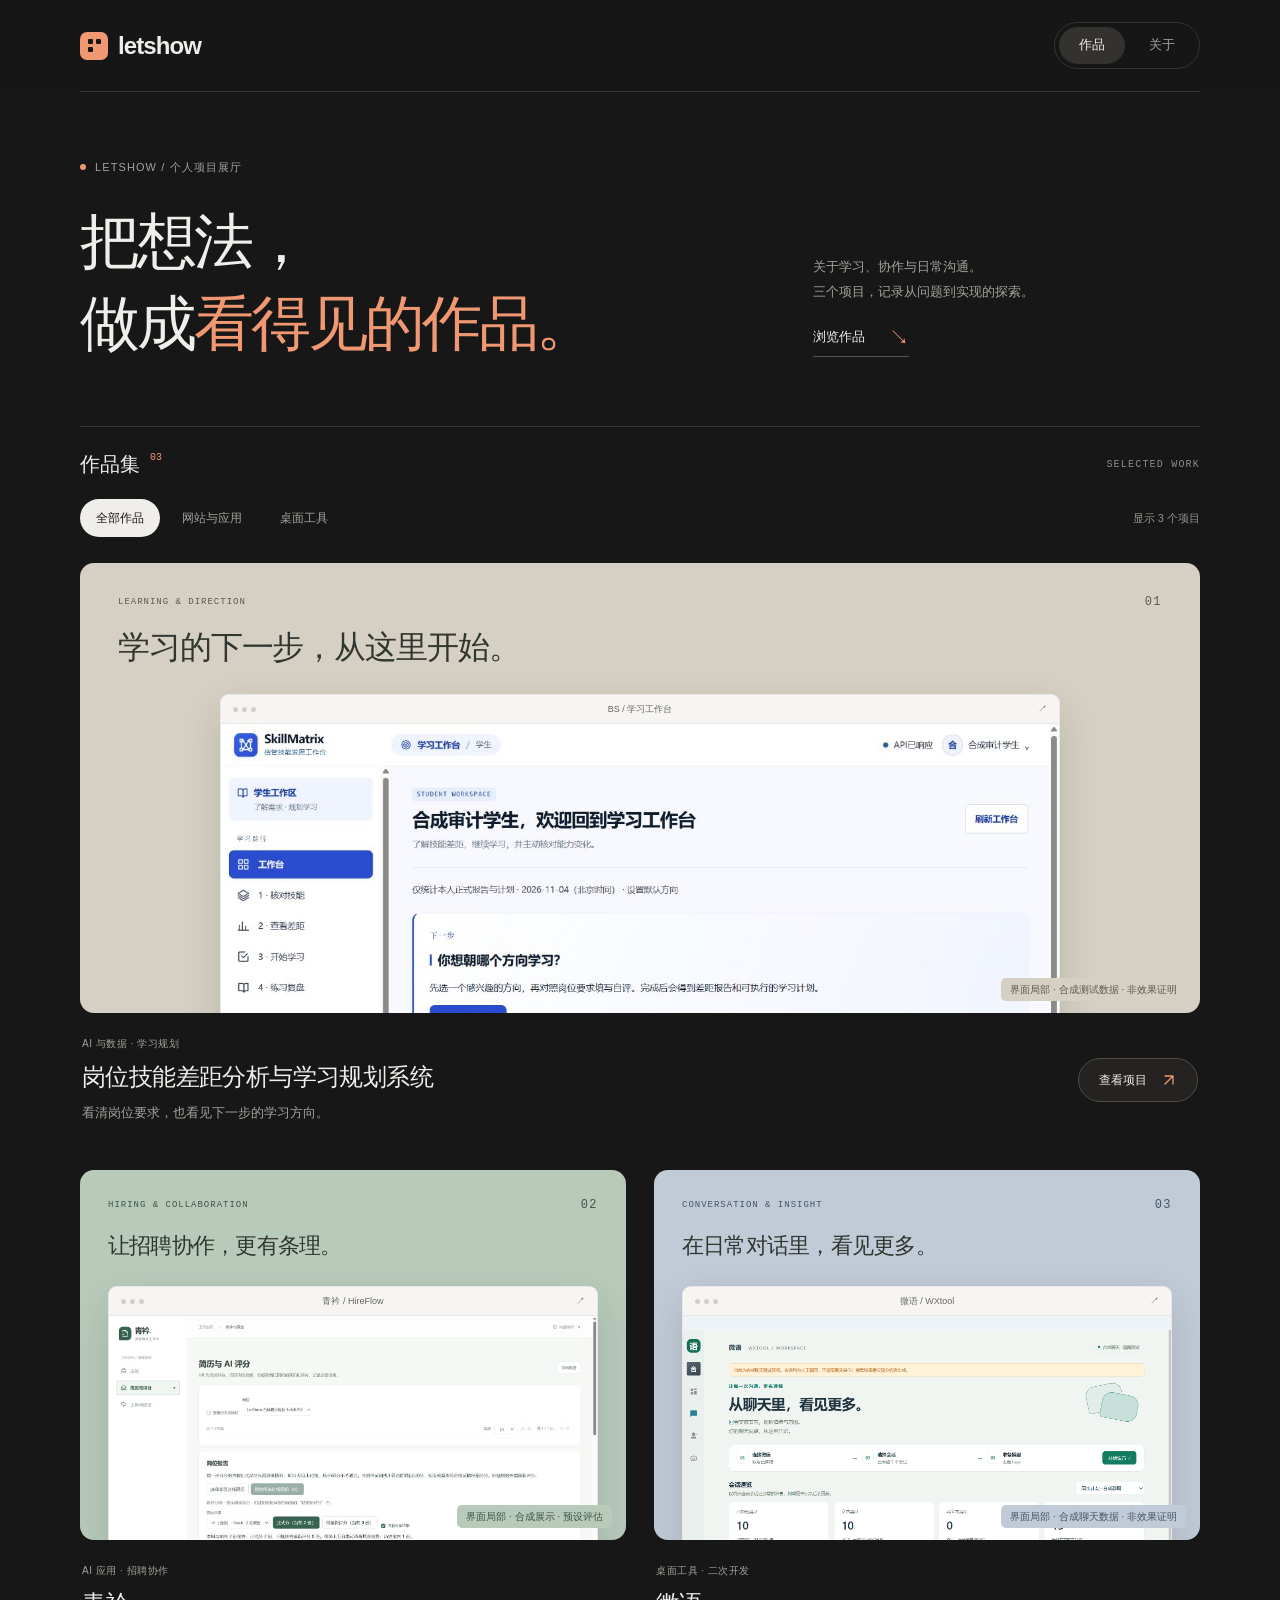
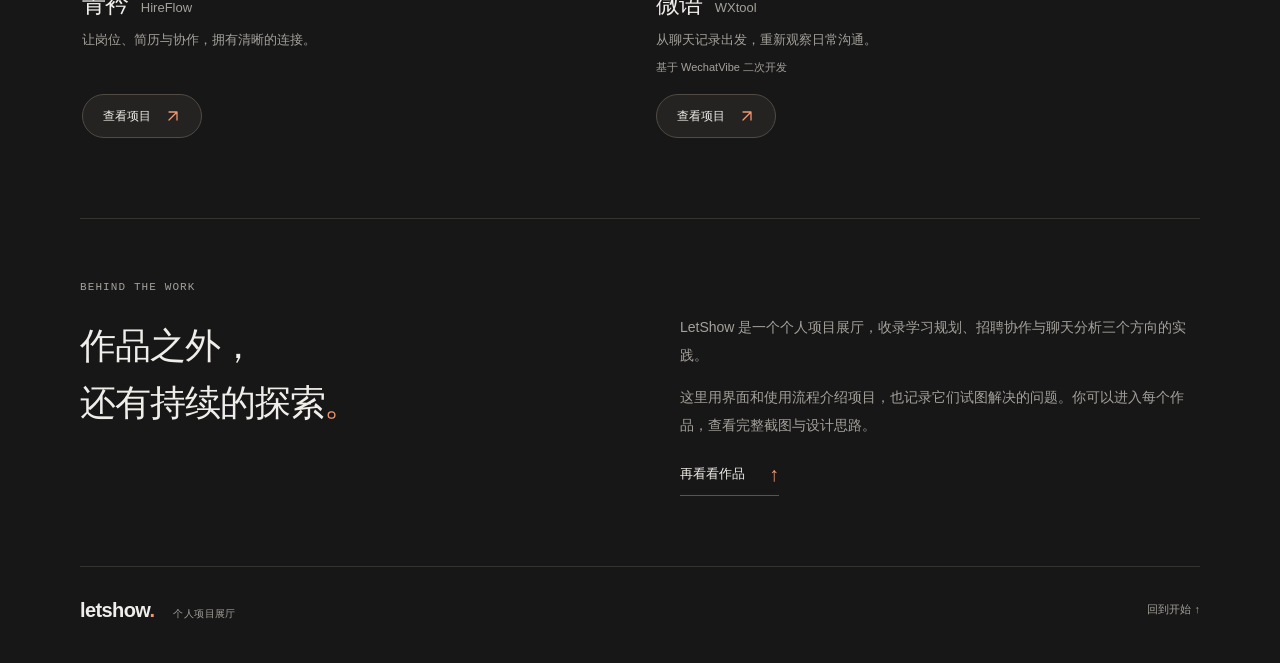
==== index.html @ 7a2da8c1 "Publish LetShow static portfolio with synthetic demos" ====
<!DOCTYPE html><html lang="zh-CN"><head><meta charset="utf-8"><meta http-equiv="Content-Security-Policy" content="default-src 'self'; script-src 'self' 'sha256-/shXMr2OihsRv8CWag9vAklJfCwr9Tyyzj+A23+vwCA=' 'sha256-zLakd8B77ncjwmERFoytzZakohlbPKrEmWP+P48kZ+E='; script-src-attr 'none'; style-src 'self' 'unsafe-inline'; img-src 'self' data:; font-src 'self'; media-src 'self'; connect-src 'none'; object-src 'none'; frame-src 'none'; worker-src 'none'; base-uri 'self'; form-action 'none'"><meta name="referrer" content="no-referrer"><meta name="viewport" content="width=device-width, initial-scale=1"><meta name="color-scheme" content="dark"><meta name="theme-color" content="#171717"><meta name="description" content="LetShow 个人作品展厅，关于学习、协作与日常生活的探索。把一个个想法，做成可以看见的作品。"><meta name="robots" content="noindex, nofollow"><meta property="og:type" content="website"><meta property="og:locale" content="zh_CN"><meta property="og:site_name" content="LetShow · 我的项目展厅"><meta property="og:title" content="LetShow — 让作品发声"><meta property="og:description" content="LetShow 个人作品展厅，关于学习、协作与日常生活的探索。把一个个想法，做成可以看见的作品。"><meta name="twitter:card" content="summary_large_image"><meta name="twitter:title" content="LetShow — 让作品发声"><meta name="twitter:description" content="LetShow 个人作品展厅，关于学习、协作与日常生活的探索。把一个个想法，做成可以看见的作品。"><link rel="canonical" href="https://chenc55.github.io/"><meta property="og:url" content="https://chenc55.github.io/"><meta property="og:image" content="https://chenc55.github.io/images/projects/bs/skills.jpg"><meta property="og:image:alt" content="合成学生的技能自评页面，包含学习方向选择和 SQL、Python 等技能的自评入口"><meta property="og:image:width" content="1265"><meta property="og:image:height" content="889"><meta name="twitter:image" content="https://chenc55.github.io/images/projects/bs/skills.jpg"><meta name="twitter:image:alt" content="合成学生的技能自评页面，包含学习方向选择和 SQL、Python 等技能的自评入口"><title>LetShow — 让作品发声</title><link rel="icon" href="data:image/svg+xml,%3Csvg xmlns='http://www.w3.org/2000/svg' viewBox='0 0 32 32'%3E%3Crect width='32' height='32' rx='8' fill='%23ff7951'/%3E%3Cpath d='M10 8v16h14v-5h-9V8z' fill='%23101617'/%3E%3C/svg%3E"><link rel="stylesheet" href="/_astro/BaseLayout.B9nywEm4.css"></head><body><a class="skip" href="#main-content">跳到主要内容</a><header class="header"><div class="wrap header-row"><a class="brand" href="/#top" aria-label="LetShow 首页"><span class="brand-mark" aria-hidden="true"><i></i><i></i><i></i><i></i></span><span>letshow</span></a><nav class="nav" aria-label="主导航"><a class="nav-work" href="/#works">作品</a><a href="/#about">关于</a></nav></div></header><main id="main-content" tabindex="-1"><div id="home-view"><section id="top" class="wrap hero" aria-labelledby="hero-title"><p class="eyebrow"><span class="status-dot" aria-hidden="true"></span> LETSHOW / 个人项目展厅</p><div class="hero-grid"><h1 id="hero-title" tabindex="-1">把想法，<br>做成<span class="hero-emphasis">看得见的作品。</span></h1><div class="hero-note"><p>关于学习、协作与日常沟通。<br>三个项目，记录从问题到实现的探索。</p><a href="#works" class="text-link">浏览作品 <span aria-hidden="true">↘</span></a></div></div></section><section id="works" class="wrap works" aria-labelledby="works-title" tabindex="-1"><div class="collection-heading"><h2 id="works-title">作品集 <span class="collection-count">03</span></h2><span class="collection-caption mono" aria-hidden="true">SELECTED WORK</span></div><div class="filter-row" hidden><div class="filters" role="group" aria-label="按项目类型筛选"><button type="button" class="filter" data-filter="all" aria-pressed="true">全部作品</button><button type="button" class="filter" data-filter="web" aria-pressed="false">网站与应用</button><button type="button" class="filter" data-filter="desktop" aria-pressed="false">桌面工具</button></div><p class="result-count" id="result-count" aria-live="polite" aria-atomic="true">显示 3 个项目</p></div><p id="filter-empty" hidden>这个分类暂时没有作品，试试其他分类。</p><div class="project-grid work-grid" data-category="all"><article class="project-card project-card--featured" data-category="web" data-project="bs" id="project-bs" aria-labelledby="project-title-bs"><a class="project-link" data-project-link href="/projects/bs/" aria-labelledby="project-title-bs project-action-bs"><div class="project-cover cover-bs"><div class="cover-heading" aria-hidden="true"><span class="cover-caption mono">LEARNING &amp; DIRECTION</span><span class="cover-index mono">01</span></div><p class="cover-title" aria-hidden="true"><span>学习的下一步，</span><span>从这里开始。</span></p><div class="browser-frame"><div class="browser-toolbar" aria-hidden="true"><span class="browser-dots"><i></i><i></i><i></i></span><span>BS / 学习工作台</span><span class="browser-toolbar-end">↗</span></div><img src="/images/projects/bs/workspace.jpg" alt="合成学生的学习工作台，通过选择学习方向开始技能核对与学习规划" width="1265" height="712" loading="eager" decoding="async"></div><span class="cover-evidence">界面局部 · 合成测试数据 · 非效果证明</span></div><div class="project-info"><div class="project-copy"><p class="project-kicker">AI 与数据 · 学习规划</p><h3 id="project-title-bs">岗位技能差距分析与学习规划系统</h3><p class="project-summary">看清岗位要求，也看见下一步的学习方向。</p></div><span class="project-actions"><span class="project-go"><span class="project-go-text" id="project-action-bs">查看项目</span><svg class="card-arrow" viewBox="0 0 20 20" fill="none" aria-hidden="true" focusable="false"><path d="M5 15 15 5M5 5h10v10" stroke="currentColor" stroke-width="1.6" stroke-linecap="round" stroke-linejoin="round"></path></svg></span></span></div></a></article><article class="project-card" data-category="web" data-project="hireflow" id="project-hireflow" aria-labelledby="project-title-hireflow"><a class="project-link" data-project-link href="/projects/hireflow/" aria-labelledby="project-title-hireflow project-action-hireflow"><div class="project-cover cover-hireflow"><div class="cover-heading" aria-hidden="true"><span class="cover-caption mono">HIRING &amp; COLLABORATION</span><span class="cover-index mono">02</span></div><p class="cover-title" aria-hidden="true"><span>让招聘协作，</span><span>更有条理。</span></p><div class="browser-frame"><div class="browser-toolbar" aria-hidden="true"><span class="browser-dots"><i></i><i></i><i></i></span><span>青衿 / HireFlow</span><span class="browser-toolbar-end">↗</span></div><img src="/images/projects/hireflow/screening.jpg" alt="青衿合成展示环境的岗位筛选报告，HR 查看两份当前报告，页面标有 Mock 预设评估模式" width="1585" height="1072" loading="lazy" decoding="async"></div><span class="cover-evidence">界面局部 · 合成展示 · 预设评估</span></div><div class="project-info"><div class="project-copy"><p class="project-kicker">AI 应用 · 招聘协作</p><h3 id="project-title-hireflow">青衿<span class="project-alias">HireFlow</span></h3><p class="project-summary">让岗位、简历与协作，拥有清晰的连接。</p></div><span class="project-actions"><span class="project-go"><span class="project-go-text" id="project-action-hireflow">查看项目</span><svg class="card-arrow" viewBox="0 0 20 20" fill="none" aria-hidden="true" focusable="false"><path d="M5 15 15 5M5 5h10v10" stroke="currentColor" stroke-width="1.6" stroke-linecap="round" stroke-linejoin="round"></path></svg></span></span></div></a></article><article class="project-card" data-category="desktop" data-project="wxtool" id="project-wxtool" aria-labelledby="project-title-wxtool"><a class="project-link" data-project-link href="/projects/wxtool/" aria-labelledby="project-title-wxtool project-action-wxtool"><div class="project-cover cover-wxtool"><div class="cover-heading" aria-hidden="true"><span class="cover-caption mono">CONVERSATION &amp; INSIGHT</span><span class="cover-index mono">03</span></div><p class="cover-title" aria-hidden="true"><span>在日常对话里，</span><span>看见更多。</span></p><div class="browser-frame"><div class="browser-toolbar" aria-hidden="true"><span class="browser-dots"><i></i><i></i><i></i></span><span>微语 / WXtool</span><span class="browser-toolbar-end">↗</span></div><img src="/images/projects/wxtool/workspace.png" alt="微语合成聊天测试环境的沟通工作台，展示会话选择、已加载消息统计、交流时段和本地模型状态" width="1920" height="1293" loading="lazy" decoding="async"></div><span class="cover-evidence">界面局部 · 合成聊天数据 · 非效果证明</span></div><div class="project-info"><div class="project-copy"><p class="project-kicker">桌面工具 · 二次开发</p><h3 id="project-title-wxtool">微语<span class="project-alias">WXtool</span></h3><p class="project-summary">从聊天记录出发，重新观察日常沟通。</p><p class="project-attribution">基于 WechatVibe 二次开发</p></div><span class="project-actions"><span class="project-go"><span class="project-go-text" id="project-action-wxtool">查看项目</span><svg class="card-arrow" viewBox="0 0 20 20" fill="none" aria-hidden="true" focusable="false"><path d="M5 15 15 5M5 5h10v10" stroke="currentColor" stroke-width="1.6" stroke-linecap="round" stroke-linejoin="round"></path></svg></span></span></div></a></article></div></section><section id="about" class="wrap about" aria-labelledby="about-title" tabindex="-1"><div class="about-heading"><p class="eyebrow mono">BEHIND THE WORK</p><h2 id="about-title">作品之外，<br>还有持续的探索<span class="accent">。</span></h2></div><div class="about-copy"><p>LetShow 是一个个人项目展厅，收录学习规划、招聘协作与聊天分析三个方向的实践。</p><p>这里用界面和使用流程介绍项目，也记录它们试图解决的问题。你可以进入每个作品，查看完整截图与设计思路。</p><a class="text-link" href="#works">再看看作品 <span aria-hidden="true">↑</span></a></div></section></div></main><footer class="footer"><div class="wrap"><div class="footer-row"><span class="footer-signature">letshow<span class="accent">.</span> <span class="muted">个人项目展厅</span></span><a href="/#top">回到开始 <span aria-hidden="true">↑</span></a></div></div></footer></body></html><script type="module">function e(e){let t=e.querySelector(`.filter-row`),n=e.querySelector(`.project-grid`),r=e.querySelector(`#result-count`),i=e.querySelector(`#filter-empty`),a=Array.from(e.querySelectorAll(`button[data-filter]`)),o=Array.from(e.querySelectorAll(`.project-card[data-category]`)),s=new Set([`web`,`desktop`]),c=new Set([`all`,...s]);if(!t||!n||!r||!a.length||!o.length)return;let l=t=>{e.querySelectorAll(`a[data-project-link], a[href^="/projects/"]`).forEach(e=>{let n;try{n=new URL(e.href)}catch{return}n.origin===location.origin&&n.pathname.startsWith(`/projects/`)&&(t===`all`?n.searchParams.delete(`from`):n.searchParams.set(`from`,t),e.setAttribute(`href`,`${n.pathname}${n.search}${n.hash}`))})},u=e=>{let t=new URL(location.href);if(e===`all`?t.searchParams.delete(`category`):t.searchParams.set(`category`,e),t.href!==location.href)try{history.replaceState(history.state,``,t)}catch{}},d=e=>{n.dataset.category=e,a.forEach(t=>t.setAttribute(`aria-pressed`,String(t.dataset.filter===e)));let t=0;o.forEach(n=>{n.hidden=e!==`all`&&n.dataset.category!==e,n.hidden||t++});let s=`显示 ${t} 个项目`;r.textContent!==s&&(r.textContent=s),i&&(i.hidden=t!==0),l(e)},f=()=>{let e=new URL(location.href).searchParams.getAll(`category`),t=e[0],n=e.length===1&&t!==void 0&&s.has(t)?t:`all`;d(n),e.length>0&&n===`all`&&u(`all`)};a.forEach(e=>{e.addEventListener(`click`,()=>{let t=e.dataset.filter;t&&c.has(t)&&(d(t),u(t))})}),window.addEventListener(`popstate`,f),window.addEventListener(`pageshow`,e=>{e.persisted&&f()}),f(),t.hidden=!1}var t=document.querySelector(`#home-view`);t&&e(t);</script>
---- _astro/BaseLayout.B9nywEm4.css ----
:root{color-scheme:dark;--bg:#171717;--surface:#202020;--ink:#f0eeea;--muted:#a4a19b;--line:#353431;--accent:#ef9872;--sans:"Segoe UI", "Microsoft YaHei", "PingFang SC", sans-serif;--mono:"Cascadia Code", "Consolas", monospace;--max:1120px}*{box-sizing:border-box}html{scroll-behavior:smooth;scroll-padding-top:104px}body{background:var(--bg);color:var(--ink);font:15px/1.7 var(--sans);-webkit-font-smoothing:antialiased;margin:0}a{color:inherit;text-decoration:none}button{color:inherit;font:inherit;cursor:pointer;background:0 0;border:0}button,a{-webkit-tap-highlight-color:transparent}h1,h2,h3,p{margin:0}img,svg{display:block}button:focus-visible,a:focus-visible,input:focus-visible,summary:focus-visible,video:focus-visible{outline:2px solid var(--accent);outline-offset:5px}main:focus,[tabindex="-1"]:focus{outline:none}::selection{color:var(--bg);background:var(--accent)}[hidden]{display:none!important}.wrap{width:min(var(--max), calc(100% - 96px));margin-inline:auto}.mono{font:11px/1.5 var(--mono);letter-spacing:.12em}.muted{color:var(--muted)}.accent{color:var(--accent)}.sr-only{clip:rect(0,0,0,0);white-space:nowrap;border:0;width:1px;height:1px;margin:-1px;padding:0;position:absolute;overflow:hidden}.skip{z-index:100;background:var(--accent);color:var(--bg);border-radius:8px;padding:10px 18px;position:fixed;top:-100px;left:20px}.skip:focus{top:12px}.header{z-index:20;backdrop-filter:blur(16px);background:#171717f0;position:sticky;top:0}.header-row{border-bottom:1px solid var(--line);justify-content:space-between;align-items:center;gap:24px;height:92px;display:flex}.brand{letter-spacing:-.9px;align-items:center;gap:10px;font-size:24px;font-weight:650;line-height:1;display:inline-flex}.brand-mark{background:var(--accent);border-radius:7px;grid-template:repeat(2,5px)/repeat(2,5px);place-content:center;gap:3px;width:28px;height:28px;display:grid}.brand-mark i{background:var(--bg);border-radius:1px}.brand-mark i:last-child{background:0 0}.nav{border:1px solid var(--line);border-radius:50px;gap:4px;padding:4px;display:flex}.nav a{color:var(--muted);border-radius:24px;padding:7px 20px;font-size:13px;transition:background .2s,color .2s}.nav .nav-work{color:var(--ink);background:#33322f}.nav a:hover{color:var(--ink);background:#3d3b37}.hero{padding-block:66px 62px}.eyebrow{color:var(--muted);letter-spacing:.1em;align-items:center;gap:9px;font-size:11px;display:flex}.status-dot{background:var(--accent);border-radius:50%;flex-shrink:0;width:6px;height:6px}.hero-grid{grid-template-columns:minmax(0,1.8fr) minmax(0,1fr);align-items:end;gap:36px;margin-top:24px;display:grid}.hero h1{letter-spacing:-.05em;font-size:clamp(38px,4.7vw,62px);font-weight:550;line-height:1.36}.hero-emphasis{color:var(--accent)}.hero-note{padding-bottom:7px}.hero-note p{color:var(--muted);font-size:13px;line-height:1.95}.text-link{border-bottom:1px solid #59544d;align-items:center;gap:24px;margin-top:14px;padding-block:8px;font-size:13px;display:inline-flex}.text-link span{color:var(--accent);font-size:20px;line-height:1;transition:transform .2s}.text-link:hover span{transform:translate(2px,2px)}.works{padding-bottom:80px}.collection-heading{border-top:1px solid var(--line);justify-content:space-between;align-items:center;padding-block:20px 18px;display:flex}.collection-heading h2{align-items:start;gap:10px;font-size:20px;font-weight:500;display:flex}.collection-count{font:10px/1.5 var(--mono);color:var(--accent);padding-top:3px}.collection-caption{color:#8f8c86;font-size:10px}.filter-row{justify-content:space-between;align-items:center;gap:16px;margin-bottom:26px;display:flex}.filters{flex-wrap:wrap;gap:6px;display:flex}.filter{min-height:38px;color:var(--muted);border:1px solid #0000;border-radius:30px;padding:7px 15px;font-size:12px;transition:background .2s,color .2s}.filter[aria-pressed=true]{background:var(--ink);color:var(--bg)}.filter:hover:not([aria-pressed=true]){color:var(--ink);background:var(--surface);border-color:var(--line)}.result-count{color:#96938d;font-size:11px}#filter-empty{color:var(--muted);padding:30px 0}.work-grid{grid-template-columns:repeat(2,minmax(0,1fr));gap:46px 28px;padding-top:8px;display:grid}.filter-row:not([hidden])~.work-grid{padding-top:0}.project-card{min-width:0}.work-grid[data-category=all] .project-card--featured{grid-column:1/-1}.project-link{border-radius:14px;flex-direction:column;height:100%;display:flex}.project-cover{isolation:isolate;color:#323631;background:var(--cover);border-radius:14px;flex-shrink:0;height:370px;padding:26px 28px 0;position:relative;overflow:hidden}.cover-bs{--cover:#d6d0c4;--cover-ink:#5e584e}.cover-hireflow{--cover:#b8cbbb;--cover-ink:#3f5547}.cover-wxtool{--cover:#c1cbd7;--cover-ink:#465567}.cover-heading{color:var(--cover-ink);justify-content:space-between;align-items:center;gap:12px;display:flex}.cover-caption{letter-spacing:.11em;font-size:9px}.cover-index{font-size:12px}.cover-title{letter-spacing:-.035em;margin-top:15px;font-size:22px;font-weight:550;line-height:1.5}.cover-title span{display:inline-block}.browser-frame{background:#fff;border:1px solid #00000017;border-radius:9px 9px 0 0;width:100%;margin:24px auto 0;transition:transform .3s;overflow:hidden;box-shadow:0 16px 40px #191b1826}.browser-toolbar{color:#68675f;background:#f6f5f3;border-bottom:1px solid #e8e7e3;justify-content:space-between;align-items:center;gap:12px;height:29px;padding:0 12px;font-size:9px;display:flex}.browser-dots{gap:4px;width:34px;display:flex}.browser-dots i{background:#d2d0cb;border-radius:50%;width:5px;height:5px}.browser-toolbar-end{text-align:right;width:34px}.browser-frame img{width:100%;height:auto}.cover-evidence{z-index:1;background:var(--cover);max-width:calc(100% - 28px);color:var(--cover-ink);border-radius:5px;padding:4px 9px;font-size:10px;line-height:1.5;position:absolute;bottom:12px;right:14px}.cover-placeholder{color:var(--cover-ink);padding-block:70px}.work-grid[data-category=all] .project-card--featured .project-cover{height:450px;padding:30px 38px 0}.work-grid[data-category=all] .project-card--featured .cover-title{margin-top:12px;font-size:32px}.work-grid[data-category=all] .project-card--featured .browser-frame{width:82%;max-width:840px;margin-top:23px}.project-info{flex-direction:column;flex:1;align-items:stretch;padding:22px 2px 0;display:flex}.project-copy{min-width:0}.project-kicker{letter-spacing:.05em;color:var(--muted);margin-bottom:7px;font-size:10px}.project-info h3{letter-spacing:-.025em;text-wrap:balance;font-size:24px;font-weight:500;line-height:1.5}.project-alias{color:var(--muted);letter-spacing:0;margin-left:12px;font-size:13px;font-weight:400;display:inline-block}.project-summary{color:var(--muted);margin-top:7px;font-size:13px}.project-attribution{color:var(--muted);margin-top:6px;font-size:11px}.project-actions{align-items:flex-start;margin-top:auto;padding-top:18px;display:flex}.project-go{min-width:120px;min-height:44px;color:var(--ink);white-space:nowrap;background:#242321;border:1px solid #504b43;border-radius:24px;justify-content:center;align-items:center;gap:14px;padding:10px 16px;transition:background .2s,color .2s,border-color .2s,transform .2s;display:inline-flex}.project-go-text{font-size:12px;font-weight:500;line-height:1.5}.card-arrow{width:16px;height:16px;color:var(--accent);flex-shrink:0;transition:transform .2s}.work-grid[data-category=all] .project-card--featured .project-info{flex-direction:row;justify-content:space-between;align-items:center;gap:24px}.work-grid[data-category=all] .project-card--featured .project-actions{flex-shrink:0;margin-top:0;padding-top:0}.project-link:focus-visible .project-go{border-color:var(--accent);color:var(--accent);background:#352b25}.project-link:active .project-go{background:#403027;transform:translateY(1px)}@media (hover:hover) and (pointer:fine){.project-link:hover .browser-frame{transform:translateY(-5px)}.project-link:hover .project-go{color:var(--accent);background:#352b25;border-color:#b98261}.project-link:hover .card-arrow{transform:translate(2px,-2px)}}.about{border-top:1px solid var(--line);grid-template-columns:minmax(0,1fr) minmax(0,1fr);gap:80px;padding-block:60px 70px;display:grid}.about h2{letter-spacing:-.03em;margin-top:21px;font-size:clamp(27px,3vw,36px);font-weight:500;line-height:1.6}.about-copy{color:var(--muted);padding-top:34px;font-size:14px;line-height:2}.about-copy p+p{margin-top:14px}.about-copy .text-link{color:var(--ink)}.footer{padding-bottom:36px}.footer-row{border-top:1px solid var(--line);color:var(--muted);justify-content:space-between;align-items:center;gap:20px;padding-top:25px;font-size:11px;display:flex}.footer-signature{letter-spacing:-.6px;color:var(--ink);font-size:20px;font-weight:600}.footer-signature .muted{letter-spacing:.04em;margin-left:14px;font-size:10px;font-weight:400;display:inline-block}.footer a{padding:8px 0}.detail{padding-top:30px;padding-bottom:70px}.back-link{color:var(--muted);align-items:center;gap:12px;padding-block:8px;font-size:12px;display:inline-flex}.back-link:hover{color:var(--ink)}.detail-heading{grid-template-columns:minmax(0,1.5fr) minmax(0,1fr);align-items:end;gap:50px;padding-block:42px 36px;display:grid}.detail-heading h1{letter-spacing:-.04em;text-wrap:balance;overflow-wrap:anywhere;margin-top:15px;font-size:clamp(30px,3.8vw,49px);font-weight:500;line-height:1.4}.detail-intro{color:var(--muted);font-size:14px;line-height:1.9}.detail-attribution{color:var(--accent);margin-top:12px;font-size:11px}.detail-gallery{grid-template-columns:minmax(0,1.6fr) minmax(0,1fr);align-items:start;gap:32px;display:grid}.detail-gallery>[data-artwork-viewer]{min-width:0}.detail-gallery>[data-artwork-viewer]:first-child{grid-column:1/-1}.detail-art{margin:0}.art{border-radius:12px;overflow:hidden}.art-media{color:#434944;background:#e0e1dd;grid-template-rows:auto auto;gap:18px;padding:66px 24px 20px;display:grid}.art-media[data-artwork=bs]{background:#ded9cf}.art-media[data-artwork=hireflow]{background:#cbd7ce}.art-media[data-artwork=wxtool]{background:#d0d7df}.art-image{object-fit:contain;object-position:center;width:100%;min-width:0;height:auto;max-height:600px}.detail-art .art-media-portrait .art-image{justify-self:center;width:min(100%,300px)}.art-media-label{color:#4c544d;text-align:center;overflow-wrap:anywhere;font-size:10px;line-height:1.7}.art-placeholder{text-align:center;background:var(--surface);color:var(--muted);padding:90px 24px}.art-placeholder p{margin-top:14px}.artwork-caption{color:var(--muted);margin-top:12px;font-size:12px}.artwork-trigger-area{position:relative}.artwork-open{cursor:zoom-in;border-radius:12px;justify-content:end;align-items:start;width:100%;height:100%;padding:16px;display:flex;position:absolute;inset:0}.artwork-open:focus-visible{outline-offset:-5px}.artwork-open-label{color:#f2f0e9;background:#242722;border:1px solid #595a54;border-radius:30px;align-items:center;gap:8px;padding:7px 12px;font-size:11px;display:inline-flex}.artwork-open-label>span{color:var(--accent);font-size:16px}.artwork-open:hover .artwork-open-label,.artwork-open:focus-visible .artwork-open-label{border-color:var(--accent)}.project-video{margin-bottom:48px}.video-heading{justify-content:space-between;align-items:end;gap:16px;margin-bottom:20px;display:flex}.video-heading h2{letter-spacing:-.03em;margin-top:8px;font-size:clamp(22px,3vw,30px);font-weight:500}.video-meta{color:var(--muted);font:11px/1.7 var(--mono);flex-shrink:0}.project-video video{aspect-ratio:8/5;border:1px solid var(--line);background:#111;border-radius:12px;width:100%;height:auto;display:block}.video-caption{color:var(--muted);justify-content:space-between;align-items:start;gap:24px;padding-top:14px;font-size:12px;line-height:1.9;display:flex}.video-caption p{max-width:760px}.video-direct{color:var(--ink);border-bottom:1px solid var(--line);flex-shrink:0;padding-block:3px}.video-direct span{color:var(--accent);margin-left:9px}.video-transcript{border-block:1px solid var(--line);color:var(--muted);margin-top:16px;font-size:12px}.video-transcript summary{width:fit-content;min-height:44px;color:var(--ink);cursor:pointer;padding-block:12px}.video-transcript ol{margin:0;padding:0 0 16px 24px;line-height:2}html:has(.artwork-dialog[open]){overflow:hidden}.artwork-dialog{border:1px solid var(--line);width:min(1440px,100% - 32px);max-width:none;max-height:calc(100dvh - 32px);color:var(--ink);background:var(--bg);overscroll-behavior:contain;border-radius:12px;margin:auto;padding:0;overflow:auto;box-shadow:0 24px 100px #0008}.artwork-dialog::backdrop{backdrop-filter:blur(6px);background:#101010dc}.artwork-dialog-header{z-index:2;border-bottom:1px solid var(--line);background:var(--bg);justify-content:space-between;align-items:center;gap:24px;padding:20px 24px;display:flex;position:sticky;top:0}.artwork-dialog-header>div{min-width:0}.artwork-dialog-header h2{text-wrap:balance;overflow-wrap:anywhere;font-size:clamp(16px,2vw,22px);font-weight:500;line-height:1.5}.artwork-dialog-header p{color:var(--muted);margin-top:6px;font-size:11px}.artwork-close{border:1px solid #57534b;border-radius:24px;flex-shrink:0;justify-content:center;align-items:center;gap:10px;min-height:44px;padding:8px 14px;font-size:12px;display:inline-flex}.artwork-close>span{color:var(--accent);font-size:21px;line-height:1}.artwork-close:hover{border-color:var(--accent)}.artwork-dialog-art .art-media{border-radius:0;padding:24px}.artwork-dialog-art .art-image{justify-self:center;width:auto;max-width:100%;height:auto;max-height:none}.detail-content{grid-template-columns:minmax(0,1.2fr) minmax(0,.8fr);gap:70px;padding-block:50px;display:grid}.detail-content h2{margin-bottom:18px;font-size:24px;font-weight:500}.detail-story{color:var(--muted);overflow-wrap:anywhere;font-size:14px;line-height:2.1}.detail-story p+p{margin-top:16px}.detail-content .features-title{letter-spacing:.04em;border-bottom:1px solid var(--line);margin-bottom:0;padding-bottom:12px;font-size:13px}.detail-features{margin:0;padding:0;list-style:none}.detail-features li{border-bottom:1px solid var(--line);gap:15px;padding-block:15px;font-size:13px;display:flex}.detail-features li>span{font:10px/1.7 var(--mono);color:var(--accent);flex-shrink:0;padding-top:3px}.detail-note{border:1px solid var(--line);color:var(--muted);background:var(--surface);border-radius:10px;padding:18px 22px;font-size:12px;line-height:2}.outline-link{border:1px solid #57534b;border-radius:30px;justify-content:center;align-items:center;gap:20px;min-height:44px;margin-top:24px;padding:10px 18px;font-size:12px;display:inline-flex}.outline-link:hover{border-color:var(--accent)}.outline-link>span{color:var(--accent)}.project-share{flex-wrap:wrap;align-items:center;gap:14px 20px;margin-top:28px;display:flex}.project-share .outline-link{margin:0}.project-share button:disabled{opacity:.6;cursor:wait}.share-status{color:var(--muted);font-size:12px}.share-fallback{flex-basis:100%;min-width:0}.share-fallback label{color:var(--muted);margin-bottom:8px;font-size:12px;display:block}.share-fallback input{border:1px solid var(--line);background:var(--bg);width:100%;min-width:0;color:var(--ink);font:12px var(--mono);border-radius:6px;padding:12px}.detail-next{border-top:1px solid var(--line);justify-content:space-between;align-items:center;gap:20px;margin-top:40px;padding-top:24px;display:flex}.next-project{text-align:right;max-width:65%}.next-label{color:var(--muted);margin-bottom:6px;font-size:11px;display:block}.next-name{overflow-wrap:anywhere;justify-content:end;align-items:center;gap:20px;font-size:20px;display:flex}.next-arrow{color:var(--accent);flex-shrink:0}.not-found{min-height:65vh;padding-block:clamp(64px,10vw,140px)}.not-found h1{margin-block:24px;font-size:clamp(34px,5vw,64px);font-weight:500;line-height:1.4}.not-found>p:not(.eyebrow){color:var(--muted);font-size:14px;line-height:2}@media (width<=1000px){.wrap{width:calc(100% - 64px)}.hero{padding-block:52px}.hero-grid{grid-template-columns:minmax(0,1fr);gap:20px}.hero h1{font-size:51px}.hero-note{justify-content:space-between;align-items:center;gap:24px;padding:0;display:flex}.hero-note .text-link{margin-top:0}.project-cover{height:325px;padding:22px 22px 0}.cover-title{font-size:19px}.project-info h3{font-size:22px}.about{gap:40px}}@media (width<=700px){html{scroll-padding-top:90px}.wrap{width:calc(100% - 40px)}.header-row{height:76px}.brand{gap:9px;font-size:22px}.brand-mark{border-radius:6px;width:25px;height:25px}.nav a{padding:6px 15px;font-size:12px}.hero{padding-block:42px}.hero-grid{gap:20px;margin-top:22px}.hero h1{letter-spacing:-.04em;font-size:clamp(32px,6.5vw,44px);line-height:1.48}.hero-note{display:block}.hero-note p{font-size:12px}.hero-note .text-link{margin-top:14px}.eyebrow{letter-spacing:.06em;font-size:10px}.works{padding-bottom:48px}.collection-heading{padding-block:18px 16px}.collection-heading h2{font-size:18px}.collection-caption{font-size:9px}.filter-row{flex-wrap:wrap;gap:10px;margin-bottom:20px}.filter{padding:7px 13px;font-size:11px}.result-count{margin-left:auto;font-size:10px}.work-grid{grid-template-columns:minmax(0,1fr);gap:34px}.project-cover,.work-grid[data-category=all] .project-card--featured .project-cover{border-radius:11px;height:340px;padding:24px 22px 0}.cover-title,.work-grid[data-category=all] .project-card--featured .cover-title{margin-top:15px;font-size:22px}.work-grid[data-category=all] .project-card--featured .browser-frame{width:100%;margin-top:24px}.project-info{padding-top:18px}.work-grid[data-category=all] .project-card--featured .project-info{flex-direction:column;align-items:stretch;gap:0}.work-grid[data-category=all] .project-card--featured .project-actions{margin-top:auto;padding-top:18px}.project-info h3{font-size:21px}.project-summary{font-size:12px;line-height:1.8}.project-kicker{font-size:10px}.project-alias{margin-left:9px;font-size:12px}.about{grid-template-columns:minmax(0,1fr);gap:20px;padding-block:40px 48px}.about h2{margin-top:18px;font-size:28px}.about-copy{padding:0;font-size:13px}.footer{padding-bottom:24px}.footer-signature .muted{margin-left:10px;font-size:9px}.footer-row{gap:12px}.detail{padding-top:20px;padding-bottom:44px}.detail-heading{grid-template-columns:minmax(0,1fr);gap:20px;padding-block:30px}.detail-heading h1{font-size:32px}.detail-intro{font-size:13px}.detail-gallery{grid-template-columns:minmax(0,1fr);gap:24px}.project-video{margin-bottom:32px}.video-heading{flex-wrap:wrap;gap:8px;margin-bottom:14px}.video-caption{flex-direction:column;gap:10px;font-size:11px}.art-media{gap:14px;padding:62px 14px 14px}.detail-art .art-media-portrait .art-image{width:min(100%,250px)}.artwork-open{padding:12px}.artwork-dialog{width:calc(100% - 16px);max-height:calc(100dvh - 16px)}.artwork-dialog-header{gap:12px;padding:14px}.artwork-close{gap:7px;padding:8px 11px}.artwork-dialog-art .art-media{padding:14px}.detail-content{grid-template-columns:minmax(0,1fr);gap:30px;padding-block:32px}.detail-content h2{font-size:23px}.detail-story{font-size:13px}.next-name{gap:12px;font-size:15px}}@media (width<=400px){.wrap{width:calc(100% - 32px)}.nav a{padding-inline:12px}.hero h1{font-size:30px}.cover-caption{letter-spacing:.04em;font-size:8px}.cover-title,.work-grid[data-category=all] .project-card--featured .cover-title{font-size:19px}.project-cover,.work-grid[data-category=all] .project-card--featured .project-cover{height:290px;padding-inline:18px}.project-info h3{font-size:20px}.filter{padding-inline:12px}.filters{gap:2px}.footer-signature .muted{margin:3px 0 0;display:block}}@media (prefers-reduced-motion:reduce){html{scroll-behavior:auto}*,:before,:after{transition:none!important;animation:none!important}}
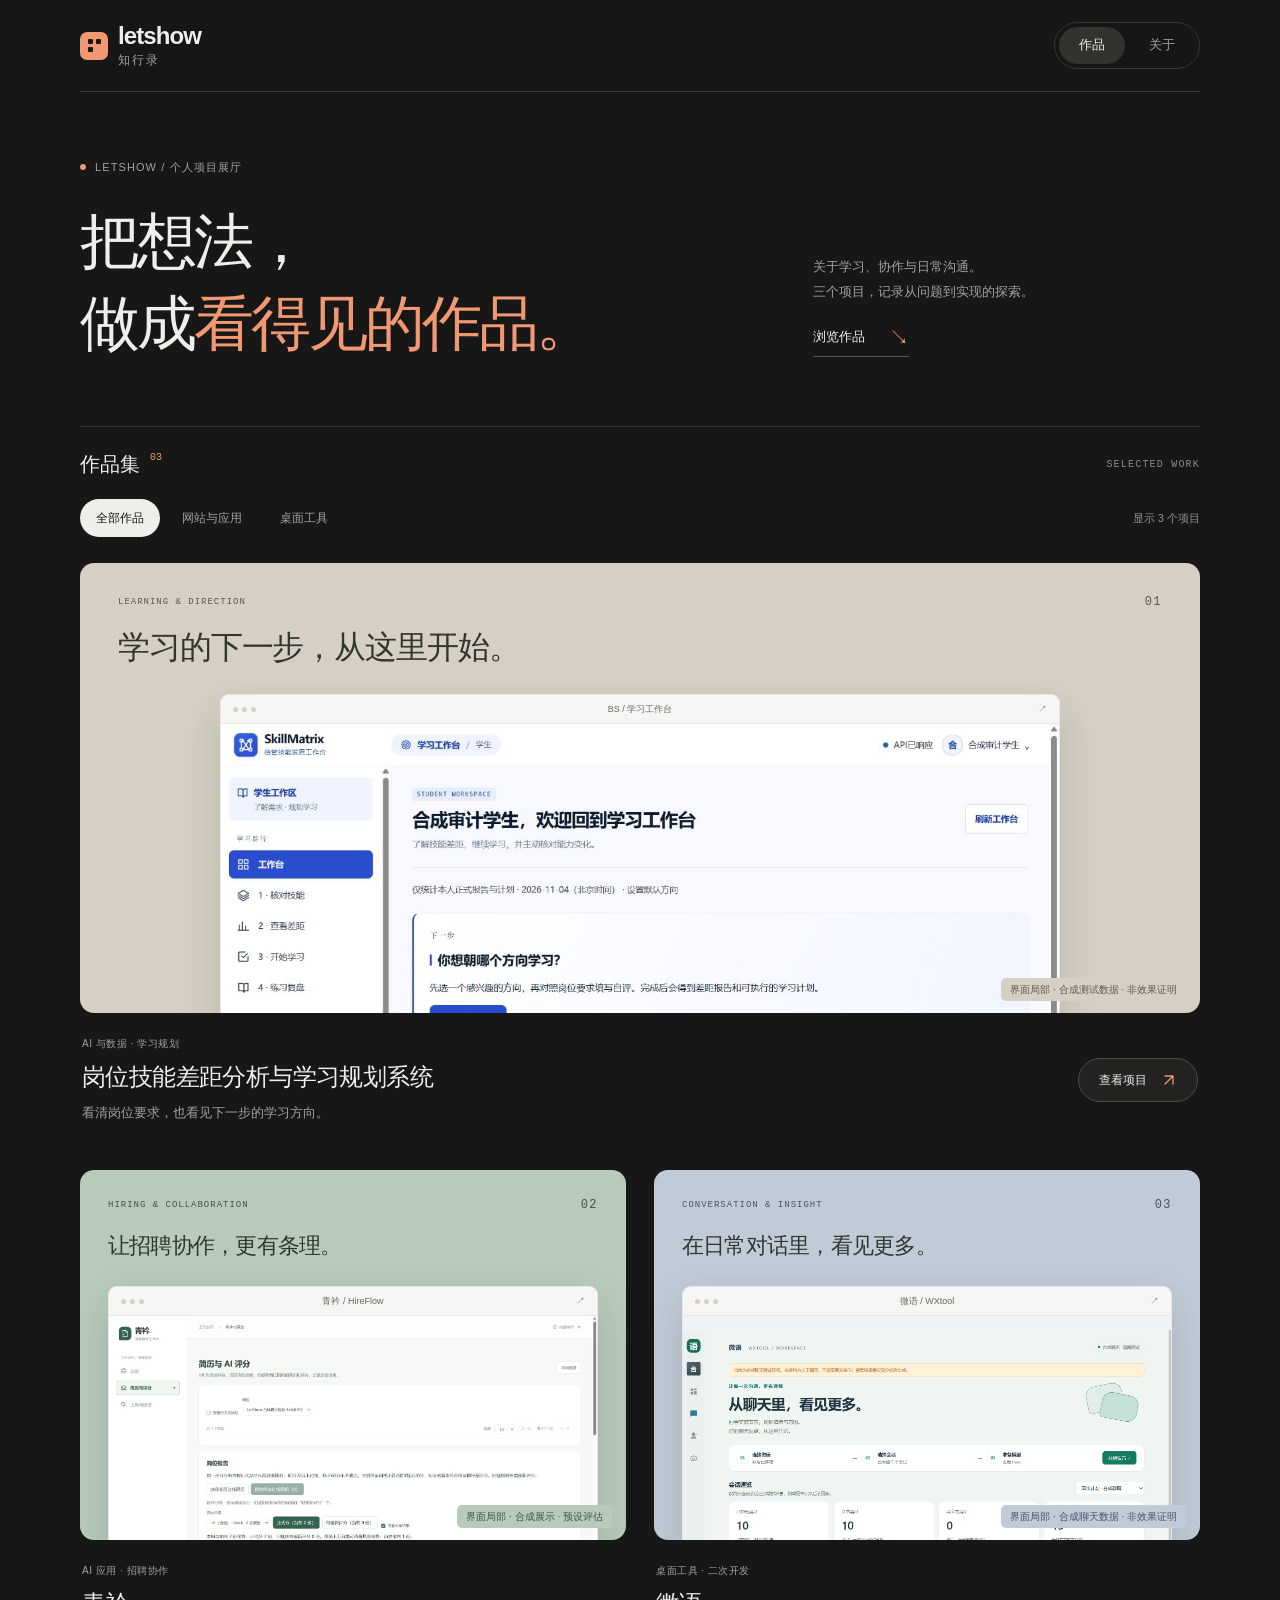
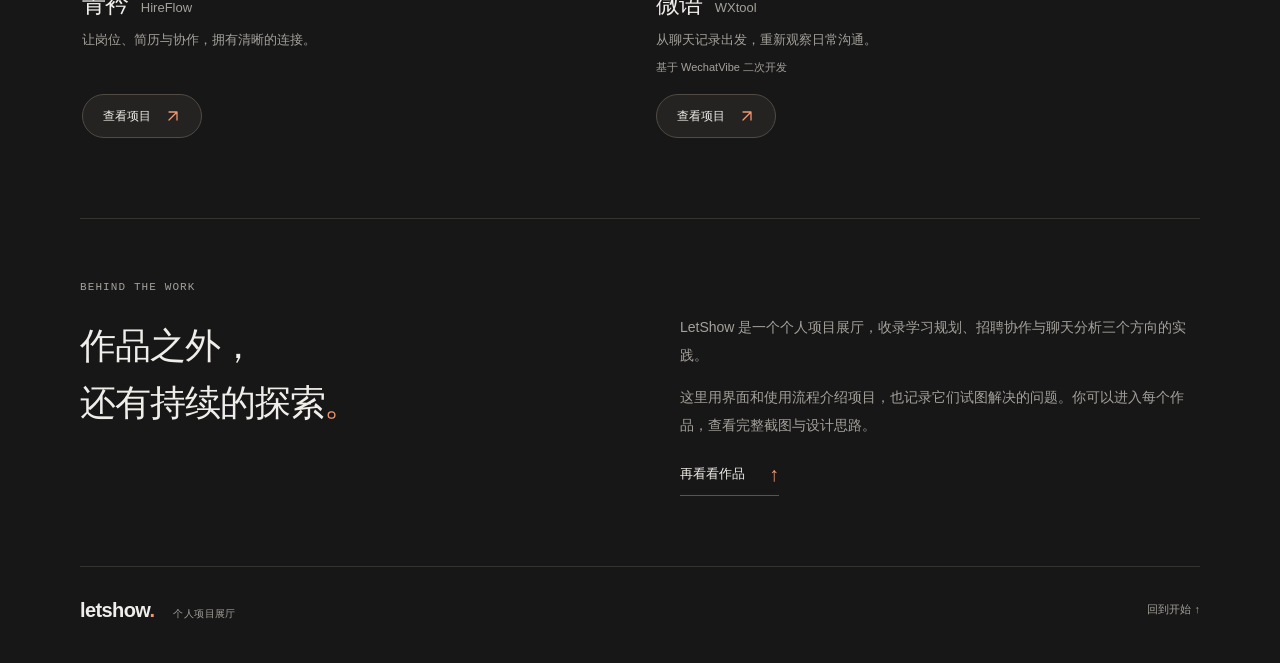
==== commit 017216fb: "Add Chinese brand name below letshow" ====
--- a/index.html
+++ b/index.html
@@ -1 +1 @@
-<!DOCTYPE html><html lang="zh-CN"><head><meta charset="utf-8"><meta http-equiv="Content-Security-Policy" content="default-src 'self'; script-src 'self' 'sha256-/shXMr2OihsRv8CWag9vAklJfCwr9Tyyzj+A23+vwCA=' 'sha256-zLakd8B77ncjwmERFoytzZakohlbPKrEmWP+P48kZ+E='; script-src-attr 'none'; style-src 'self' 'unsafe-inline'; img-src 'self' data:; font-src 'self'; media-src 'self'; connect-src 'none'; object-src 'none'; frame-src 'none'; worker-src 'none'; base-uri 'self'; form-action 'none'"><meta name="referrer" content="no-referrer"><meta name="viewport" content="width=device-width, initial-scale=1"><meta name="color-scheme" content="dark"><meta name="theme-color" content="#171717"><meta name="description" content="LetShow 个人作品展厅，关于学习、协作与日常生活的探索。把一个个想法，做成可以看见的作品。"><meta name="robots" content="noindex, nofollow"><meta property="og:type" content="website"><meta property="og:locale" content="zh_CN"><meta property="og:site_name" content="LetShow · 我的项目展厅"><meta property="og:title" content="LetShow — 让作品发声"><meta property="og:description" content="LetShow 个人作品展厅，关于学习、协作与日常生活的探索。把一个个想法，做成可以看见的作品。"><meta name="twitter:card" content="summary_large_image"><meta name="twitter:title" content="LetShow — 让作品发声"><meta name="twitter:description" content="LetShow 个人作品展厅，关于学习、协作与日常生活的探索。把一个个想法，做成可以看见的作品。"><link rel="canonical" href="https://chenc55.github.io/"><meta property="og:url" content="https://chenc55.github.io/"><meta property="og:image" content="https://chenc55.github.io/images/projects/bs/skills.jpg"><meta property="og:image:alt" content="合成学生的技能自评页面，包含学习方向选择和 SQL、Python 等技能的自评入口"><meta property="og:image:width" content="1265"><meta property="og:image:height" content="889"><meta name="twitter:image" content="https://chenc55.github.io/images/projects/bs/skills.jpg"><meta name="twitter:image:alt" content="合成学生的技能自评页面，包含学习方向选择和 SQL、Python 等技能的自评入口"><title>LetShow — 让作品发声</title><link rel="icon" href="data:image/svg+xml,%3Csvg xmlns='http://www.w3.org/2000/svg' viewBox='0 0 32 32'%3E%3Crect width='32' height='32' rx='8' fill='%23ff7951'/%3E%3Cpath d='M10 8v16h14v-5h-9V8z' fill='%23101617'/%3E%3C/svg%3E"><link rel="stylesheet" href="/_astro/BaseLayout.B9nywEm4.css"></head><body><a class="skip" href="#main-content">跳到主要内容</a><header class="header"><div class="wrap header-row"><a class="brand" href="/#top" aria-label="LetShow 首页"><span class="brand-mark" aria-hidden="true"><i></i><i></i><i></i><i></i></span><span>letshow</span></a><nav class="nav" aria-label="主导航"><a class="nav-work" href="/#works">作品</a><a href="/#about">关于</a></nav></div></header><main id="main-content" tabindex="-1"><div id="home-view"><section id="top" class="wrap hero" aria-labelledby="hero-title"><p class="eyebrow"><span class="status-dot" aria-hidden="true"></span> LETSHOW / 个人项目展厅</p><div class="hero-grid"><h1 id="hero-title" tabindex="-1">把想法，<br>做成<span class="hero-emphasis">看得见的作品。</span></h1><div class="hero-note"><p>关于学习、协作与日常沟通。<br>三个项目，记录从问题到实现的探索。</p><a href="#works" class="text-link">浏览作品 <span aria-hidden="true">↘</span></a></div></div></section><section id="works" class="wrap works" aria-labelledby="works-title" tabindex="-1"><div class="collection-heading"><h2 id="works-title">作品集 <span class="collection-count">03</span></h2><span class="collection-caption mono" aria-hidden="true">SELECTED WORK</span></div><div class="filter-row" hidden><div class="filters" role="group" aria-label="按项目类型筛选"><button type="button" class="filter" data-filter="all" aria-pressed="true">全部作品</button><button type="button" class="filter" data-filter="web" aria-pressed="false">网站与应用</button><button type="button" class="filter" data-filter="desktop" aria-pressed="false">桌面工具</button></div><p class="result-count" id="result-count" aria-live="polite" aria-atomic="true">显示 3 个项目</p></div><p id="filter-empty" hidden>这个分类暂时没有作品，试试其他分类。</p><div class="project-grid work-grid" data-category="all"><article class="project-card project-card--featured" data-category="web" data-project="bs" id="project-bs" aria-labelledby="project-title-bs"><a class="project-link" data-project-link href="/projects/bs/" aria-labelledby="project-title-bs project-action-bs"><div class="project-cover cover-bs"><div class="cover-heading" aria-hidden="true"><span class="cover-caption mono">LEARNING &amp; DIRECTION</span><span class="cover-index mono">01</span></div><p class="cover-title" aria-hidden="true"><span>学习的下一步，</span><span>从这里开始。</span></p><div class="browser-frame"><div class="browser-toolbar" aria-hidden="true"><span class="browser-dots"><i></i><i></i><i></i></span><span>BS / 学习工作台</span><span class="browser-toolbar-end">↗</span></div><img src="/images/projects/bs/workspace.jpg" alt="合成学生的学习工作台，通过选择学习方向开始技能核对与学习规划" width="1265" height="712" loading="eager" decoding="async"></div><span class="cover-evidence">界面局部 · 合成测试数据 · 非效果证明</span></div><div class="project-info"><div class="project-copy"><p class="project-kicker">AI 与数据 · 学习规划</p><h3 id="project-title-bs">岗位技能差距分析与学习规划系统</h3><p class="project-summary">看清岗位要求，也看见下一步的学习方向。</p></div><span class="project-actions"><span class="project-go"><span class="project-go-text" id="project-action-bs">查看项目</span><svg class="card-arrow" viewBox="0 0 20 20" fill="none" aria-hidden="true" focusable="false"><path d="M5 15 15 5M5 5h10v10" stroke="currentColor" stroke-width="1.6" stroke-linecap="round" stroke-linejoin="round"></path></svg></span></span></div></a></article><article class="project-card" data-category="web" data-project="hireflow" id="project-hireflow" aria-labelledby="project-title-hireflow"><a class="project-link" data-project-link href="/projects/hireflow/" aria-labelledby="project-title-hireflow project-action-hireflow"><div class="project-cover cover-hireflow"><div class="cover-heading" aria-hidden="true"><span class="cover-caption mono">HIRING &amp; COLLABORATION</span><span class="cover-index mono">02</span></div><p class="cover-title" aria-hidden="true"><span>让招聘协作，</span><span>更有条理。</span></p><div class="browser-frame"><div class="browser-toolbar" aria-hidden="true"><span class="browser-dots"><i></i><i></i><i></i></span><span>青衿 / HireFlow</span><span class="browser-toolbar-end">↗</span></div><img src="/images/projects/hireflow/screening.jpg" alt="青衿合成展示环境的岗位筛选报告，HR 查看两份当前报告，页面标有 Mock 预设评估模式" width="1585" height="1072" loading="lazy" decoding="async"></div><span class="cover-evidence">界面局部 · 合成展示 · 预设评估</span></div><div class="project-info"><div class="project-copy"><p class="project-kicker">AI 应用 · 招聘协作</p><h3 id="project-title-hireflow">青衿<span class="project-alias">HireFlow</span></h3><p class="project-summary">让岗位、简历与协作，拥有清晰的连接。</p></div><span class="project-actions"><span class="project-go"><span class="project-go-text" id="project-action-hireflow">查看项目</span><svg class="card-arrow" viewBox="0 0 20 20" fill="none" aria-hidden="true" focusable="false"><path d="M5 15 15 5M5 5h10v10" stroke="currentColor" stroke-width="1.6" stroke-linecap="round" stroke-linejoin="round"></path></svg></span></span></div></a></article><article class="project-card" data-category="desktop" data-project="wxtool" id="project-wxtool" aria-labelledby="project-title-wxtool"><a class="project-link" data-project-link href="/projects/wxtool/" aria-labelledby="project-title-wxtool project-action-wxtool"><div class="project-cover cover-wxtool"><div class="cover-heading" aria-hidden="true"><span class="cover-caption mono">CONVERSATION &amp; INSIGHT</span><span class="cover-index mono">03</span></div><p class="cover-title" aria-hidden="true"><span>在日常对话里，</span><span>看见更多。</span></p><div class="browser-frame"><div class="browser-toolbar" aria-hidden="true"><span class="browser-dots"><i></i><i></i><i></i></span><span>微语 / WXtool</span><span class="browser-toolbar-end">↗</span></div><img src="/images/projects/wxtool/workspace.png" alt="微语合成聊天测试环境的沟通工作台，展示会话选择、已加载消息统计、交流时段和本地模型状态" width="1920" height="1293" loading="lazy" decoding="async"></div><span class="cover-evidence">界面局部 · 合成聊天数据 · 非效果证明</span></div><div class="project-info"><div class="project-copy"><p class="project-kicker">桌面工具 · 二次开发</p><h3 id="project-title-wxtool">微语<span class="project-alias">WXtool</span></h3><p class="project-summary">从聊天记录出发，重新观察日常沟通。</p><p class="project-attribution">基于 WechatVibe 二次开发</p></div><span class="project-actions"><span class="project-go"><span class="project-go-text" id="project-action-wxtool">查看项目</span><svg class="card-arrow" viewBox="0 0 20 20" fill="none" aria-hidden="true" focusable="false"><path d="M5 15 15 5M5 5h10v10" stroke="currentColor" stroke-width="1.6" stroke-linecap="round" stroke-linejoin="round"></path></svg></span></span></div></a></article></div></section><section id="about" class="wrap about" aria-labelledby="about-title" tabindex="-1"><div class="about-heading"><p class="eyebrow mono">BEHIND THE WORK</p><h2 id="about-title">作品之外，<br>还有持续的探索<span class="accent">。</span></h2></div><div class="about-copy"><p>LetShow 是一个个人项目展厅，收录学习规划、招聘协作与聊天分析三个方向的实践。</p><p>这里用界面和使用流程介绍项目，也记录它们试图解决的问题。你可以进入每个作品，查看完整截图与设计思路。</p><a class="text-link" href="#works">再看看作品 <span aria-hidden="true">↑</span></a></div></section></div></main><footer class="footer"><div class="wrap"><div class="footer-row"><span class="footer-signature">letshow<span class="accent">.</span> <span class="muted">个人项目展厅</span></span><a href="/#top">回到开始 <span aria-hidden="true">↑</span></a></div></div></footer></body></html><script type="module">function e(e){let t=e.querySelector(`.filter-row`),n=e.querySelector(`.project-grid`),r=e.querySelector(`#result-count`),i=e.querySelector(`#filter-empty`),a=Array.from(e.querySelectorAll(`button[data-filter]`)),o=Array.from(e.querySelectorAll(`.project-card[data-category]`)),s=new Set([`web`,`desktop`]),c=new Set([`all`,...s]);if(!t||!n||!r||!a.length||!o.length)return;let l=t=>{e.querySelectorAll(`a[data-project-link], a[href^="/projects/"]`).forEach(e=>{let n;try{n=new URL(e.href)}catch{return}n.origin===location.origin&&n.pathname.startsWith(`/projects/`)&&(t===`all`?n.searchParams.delete(`from`):n.searchParams.set(`from`,t),e.setAttribute(`href`,`${n.pathname}${n.search}${n.hash}`))})},u=e=>{let t=new URL(location.href);if(e===`all`?t.searchParams.delete(`category`):t.searchParams.set(`category`,e),t.href!==location.href)try{history.replaceState(history.state,``,t)}catch{}},d=e=>{n.dataset.category=e,a.forEach(t=>t.setAttribute(`aria-pressed`,String(t.dataset.filter===e)));let t=0;o.forEach(n=>{n.hidden=e!==`all`&&n.dataset.category!==e,n.hidden||t++});let s=`显示 ${t} 个项目`;r.textContent!==s&&(r.textContent=s),i&&(i.hidden=t!==0),l(e)},f=()=>{let e=new URL(location.href).searchParams.getAll(`category`),t=e[0],n=e.length===1&&t!==void 0&&s.has(t)?t:`all`;d(n),e.length>0&&n===`all`&&u(`all`)};a.forEach(e=>{e.addEventListener(`click`,()=>{let t=e.dataset.filter;t&&c.has(t)&&(d(t),u(t))})}),window.addEventListener(`popstate`,f),window.addEventListener(`pageshow`,e=>{e.persisted&&f()}),f(),t.hidden=!1}var t=document.querySelector(`#home-view`);t&&e(t);</script>+<!DOCTYPE html><html lang="zh-CN"><head><meta charset="utf-8"><meta http-equiv="Content-Security-Policy" content="default-src 'self'; script-src 'self' 'sha256-/shXMr2OihsRv8CWag9vAklJfCwr9Tyyzj+A23+vwCA=' 'sha256-zLakd8B77ncjwmERFoytzZakohlbPKrEmWP+P48kZ+E='; script-src-attr 'none'; style-src 'self' 'unsafe-inline'; img-src 'self' data:; font-src 'self'; media-src 'self'; connect-src 'none'; object-src 'none'; frame-src 'none'; worker-src 'none'; base-uri 'self'; form-action 'none'"><meta name="referrer" content="no-referrer"><meta name="viewport" content="width=device-width, initial-scale=1"><meta name="color-scheme" content="dark"><meta name="theme-color" content="#171717"><meta name="description" content="LetShow 个人作品展厅，关于学习、协作与日常生活的探索。把一个个想法，做成可以看见的作品。"><meta name="robots" content="noindex, nofollow"><meta property="og:type" content="website"><meta property="og:locale" content="zh_CN"><meta property="og:site_name" content="LetShow · 我的项目展厅"><meta property="og:title" content="LetShow — 让作品发声"><meta property="og:description" content="LetShow 个人作品展厅，关于学习、协作与日常生活的探索。把一个个想法，做成可以看见的作品。"><meta name="twitter:card" content="summary_large_image"><meta name="twitter:title" content="LetShow — 让作品发声"><meta name="twitter:description" content="LetShow 个人作品展厅，关于学习、协作与日常生活的探索。把一个个想法，做成可以看见的作品。"><link rel="canonical" href="https://chenc55.github.io/"><meta property="og:url" content="https://chenc55.github.io/"><meta property="og:image" content="https://chenc55.github.io/images/projects/bs/skills.jpg"><meta property="og:image:alt" content="合成学生的技能自评页面，包含学习方向选择和 SQL、Python 等技能的自评入口"><meta property="og:image:width" content="1265"><meta property="og:image:height" content="889"><meta name="twitter:image" content="https://chenc55.github.io/images/projects/bs/skills.jpg"><meta name="twitter:image:alt" content="合成学生的技能自评页面，包含学习方向选择和 SQL、Python 等技能的自评入口"><title>LetShow — 让作品发声</title><link rel="icon" href="data:image/svg+xml,%3Csvg xmlns='http://www.w3.org/2000/svg' viewBox='0 0 32 32'%3E%3Crect width='32' height='32' rx='8' fill='%23ff7951'/%3E%3Cpath d='M10 8v16h14v-5h-9V8z' fill='%23101617'/%3E%3C/svg%3E"><link rel="stylesheet" href="/_astro/BaseLayout.BlM0MreG.css"></head><body><a class="skip" href="#main-content">跳到主要内容</a><header class="header"><div class="wrap header-row"><a class="brand" href="/#top" aria-label="LetShow 知行录 首页"><span class="brand-mark" aria-hidden="true"><i></i><i></i><i></i><i></i></span><span class="brand-copy"><span>letshow</span><span class="brand-name-zh">知行录</span></span></a><nav class="nav" aria-label="主导航"><a class="nav-work" href="/#works">作品</a><a href="/#about">关于</a></nav></div></header><main id="main-content" tabindex="-1"><div id="home-view"><section id="top" class="wrap hero" aria-labelledby="hero-title"><p class="eyebrow"><span class="status-dot" aria-hidden="true"></span> LETSHOW / 个人项目展厅</p><div class="hero-grid"><h1 id="hero-title" tabindex="-1">把想法，<br>做成<span class="hero-emphasis">看得见的作品。</span></h1><div class="hero-note"><p>关于学习、协作与日常沟通。<br>三个项目，记录从问题到实现的探索。</p><a href="#works" class="text-link">浏览作品 <span aria-hidden="true">↘</span></a></div></div></section><section id="works" class="wrap works" aria-labelledby="works-title" tabindex="-1"><div class="collection-heading"><h2 id="works-title">作品集 <span class="collection-count">03</span></h2><span class="collection-caption mono" aria-hidden="true">SELECTED WORK</span></div><div class="filter-row" hidden><div class="filters" role="group" aria-label="按项目类型筛选"><button type="button" class="filter" data-filter="all" aria-pressed="true">全部作品</button><button type="button" class="filter" data-filter="web" aria-pressed="false">网站与应用</button><button type="button" class="filter" data-filter="desktop" aria-pressed="false">桌面工具</button></div><p class="result-count" id="result-count" aria-live="polite" aria-atomic="true">显示 3 个项目</p></div><p id="filter-empty" hidden>这个分类暂时没有作品，试试其他分类。</p><div class="project-grid work-grid" data-category="all"><article class="project-card project-card--featured" data-category="web" data-project="bs" id="project-bs" aria-labelledby="project-title-bs"><a class="project-link" data-project-link href="/projects/bs/" aria-labelledby="project-title-bs project-action-bs"><div class="project-cover cover-bs"><div class="cover-heading" aria-hidden="true"><span class="cover-caption mono">LEARNING &amp; DIRECTION</span><span class="cover-index mono">01</span></div><p class="cover-title" aria-hidden="true"><span>学习的下一步，</span><span>从这里开始。</span></p><div class="browser-frame"><div class="browser-toolbar" aria-hidden="true"><span class="browser-dots"><i></i><i></i><i></i></span><span>BS / 学习工作台</span><span class="browser-toolbar-end">↗</span></div><img src="/images/projects/bs/workspace.jpg" alt="合成学生的学习工作台，通过选择学习方向开始技能核对与学习规划" width="1265" height="712" loading="eager" decoding="async"></div><span class="cover-evidence">界面局部 · 合成测试数据 · 非效果证明</span></div><div class="project-info"><div class="project-copy"><p class="project-kicker">AI 与数据 · 学习规划</p><h3 id="project-title-bs">岗位技能差距分析与学习规划系统</h3><p class="project-summary">看清岗位要求，也看见下一步的学习方向。</p></div><span class="project-actions"><span class="project-go"><span class="project-go-text" id="project-action-bs">查看项目</span><svg class="card-arrow" viewBox="0 0 20 20" fill="none" aria-hidden="true" focusable="false"><path d="M5 15 15 5M5 5h10v10" stroke="currentColor" stroke-width="1.6" stroke-linecap="round" stroke-linejoin="round"></path></svg></span></span></div></a></article><article class="project-card" data-category="web" data-project="hireflow" id="project-hireflow" aria-labelledby="project-title-hireflow"><a class="project-link" data-project-link href="/projects/hireflow/" aria-labelledby="project-title-hireflow project-action-hireflow"><div class="project-cover cover-hireflow"><div class="cover-heading" aria-hidden="true"><span class="cover-caption mono">HIRING &amp; COLLABORATION</span><span class="cover-index mono">02</span></div><p class="cover-title" aria-hidden="true"><span>让招聘协作，</span><span>更有条理。</span></p><div class="browser-frame"><div class="browser-toolbar" aria-hidden="true"><span class="browser-dots"><i></i><i></i><i></i></span><span>青衿 / HireFlow</span><span class="browser-toolbar-end">↗</span></div><img src="/images/projects/hireflow/screening.jpg" alt="青衿合成展示环境的岗位筛选报告，HR 查看两份当前报告，页面标有 Mock 预设评估模式" width="1585" height="1072" loading="lazy" decoding="async"></div><span class="cover-evidence">界面局部 · 合成展示 · 预设评估</span></div><div class="project-info"><div class="project-copy"><p class="project-kicker">AI 应用 · 招聘协作</p><h3 id="project-title-hireflow">青衿<span class="project-alias">HireFlow</span></h3><p class="project-summary">让岗位、简历与协作，拥有清晰的连接。</p></div><span class="project-actions"><span class="project-go"><span class="project-go-text" id="project-action-hireflow">查看项目</span><svg class="card-arrow" viewBox="0 0 20 20" fill="none" aria-hidden="true" focusable="false"><path d="M5 15 15 5M5 5h10v10" stroke="currentColor" stroke-width="1.6" stroke-linecap="round" stroke-linejoin="round"></path></svg></span></span></div></a></article><article class="project-card" data-category="desktop" data-project="wxtool" id="project-wxtool" aria-labelledby="project-title-wxtool"><a class="project-link" data-project-link href="/projects/wxtool/" aria-labelledby="project-title-wxtool project-action-wxtool"><div class="project-cover cover-wxtool"><div class="cover-heading" aria-hidden="true"><span class="cover-caption mono">CONVERSATION &amp; INSIGHT</span><span class="cover-index mono">03</span></div><p class="cover-title" aria-hidden="true"><span>在日常对话里，</span><span>看见更多。</span></p><div class="browser-frame"><div class="browser-toolbar" aria-hidden="true"><span class="browser-dots"><i></i><i></i><i></i></span><span>微语 / WXtool</span><span class="browser-toolbar-end">↗</span></div><img src="/images/projects/wxtool/workspace.png" alt="微语合成聊天测试环境的沟通工作台，展示会话选择、已加载消息统计、交流时段和本地模型状态" width="1920" height="1293" loading="lazy" decoding="async"></div><span class="cover-evidence">界面局部 · 合成聊天数据 · 非效果证明</span></div><div class="project-info"><div class="project-copy"><p class="project-kicker">桌面工具 · 二次开发</p><h3 id="project-title-wxtool">微语<span class="project-alias">WXtool</span></h3><p class="project-summary">从聊天记录出发，重新观察日常沟通。</p><p class="project-attribution">基于 WechatVibe 二次开发</p></div><span class="project-actions"><span class="project-go"><span class="project-go-text" id="project-action-wxtool">查看项目</span><svg class="card-arrow" viewBox="0 0 20 20" fill="none" aria-hidden="true" focusable="false"><path d="M5 15 15 5M5 5h10v10" stroke="currentColor" stroke-width="1.6" stroke-linecap="round" stroke-linejoin="round"></path></svg></span></span></div></a></article></div></section><section id="about" class="wrap about" aria-labelledby="about-title" tabindex="-1"><div class="about-heading"><p class="eyebrow mono">BEHIND THE WORK</p><h2 id="about-title">作品之外，<br>还有持续的探索<span class="accent">。</span></h2></div><div class="about-copy"><p>LetShow 是一个个人项目展厅，收录学习规划、招聘协作与聊天分析三个方向的实践。</p><p>这里用界面和使用流程介绍项目，也记录它们试图解决的问题。你可以进入每个作品，查看完整截图与设计思路。</p><a class="text-link" href="#works">再看看作品 <span aria-hidden="true">↑</span></a></div></section></div></main><footer class="footer"><div class="wrap"><div class="footer-row"><span class="footer-signature">letshow<span class="accent">.</span> <span class="muted">个人项目展厅</span></span><a href="/#top">回到开始 <span aria-hidden="true">↑</span></a></div></div></footer></body></html><script type="module">function e(e){let t=e.querySelector(`.filter-row`),n=e.querySelector(`.project-grid`),r=e.querySelector(`#result-count`),i=e.querySelector(`#filter-empty`),a=Array.from(e.querySelectorAll(`button[data-filter]`)),o=Array.from(e.querySelectorAll(`.project-card[data-category]`)),s=new Set([`web`,`desktop`]),c=new Set([`all`,...s]);if(!t||!n||!r||!a.length||!o.length)return;let l=t=>{e.querySelectorAll(`a[data-project-link], a[href^="/projects/"]`).forEach(e=>{let n;try{n=new URL(e.href)}catch{return}n.origin===location.origin&&n.pathname.startsWith(`/projects/`)&&(t===`all`?n.searchParams.delete(`from`):n.searchParams.set(`from`,t),e.setAttribute(`href`,`${n.pathname}${n.search}${n.hash}`))})},u=e=>{let t=new URL(location.href);if(e===`all`?t.searchParams.delete(`category`):t.searchParams.set(`category`,e),t.href!==location.href)try{history.replaceState(history.state,``,t)}catch{}},d=e=>{n.dataset.category=e,a.forEach(t=>t.setAttribute(`aria-pressed`,String(t.dataset.filter===e)));let t=0;o.forEach(n=>{n.hidden=e!==`all`&&n.dataset.category!==e,n.hidden||t++});let s=`显示 ${t} 个项目`;r.textContent!==s&&(r.textContent=s),i&&(i.hidden=t!==0),l(e)},f=()=>{let e=new URL(location.href).searchParams.getAll(`category`),t=e[0],n=e.length===1&&t!==void 0&&s.has(t)?t:`all`;d(n),e.length>0&&n===`all`&&u(`all`)};a.forEach(e=>{e.addEventListener(`click`,()=>{let t=e.dataset.filter;t&&c.has(t)&&(d(t),u(t))})}),window.addEventListener(`popstate`,f),window.addEventListener(`pageshow`,e=>{e.persisted&&f()}),f(),t.hidden=!1}var t=document.querySelector(`#home-view`);t&&e(t);</script>
--- a/_astro/BaseLayout.BlM0MreG.css
+++ b/_astro/BaseLayout.BlM0MreG.css
@@ -0,0 +1 @@
+:root{color-scheme:dark;--bg:#171717;--surface:#202020;--ink:#f0eeea;--muted:#a4a19b;--line:#353431;--accent:#ef9872;--sans:"Segoe UI", "Microsoft YaHei", "PingFang SC", sans-serif;--mono:"Cascadia Code", "Consolas", monospace;--max:1120px}*{box-sizing:border-box}html{scroll-behavior:smooth;scroll-padding-top:104px}body{background:var(--bg);color:var(--ink);font:15px/1.7 var(--sans);-webkit-font-smoothing:antialiased;margin:0}a{color:inherit;text-decoration:none}button{color:inherit;font:inherit;cursor:pointer;background:0 0;border:0}button,a{-webkit-tap-highlight-color:transparent}h1,h2,h3,p{margin:0}img,svg{display:block}button:focus-visible,a:focus-visible,input:focus-visible,summary:focus-visible,video:focus-visible{outline:2px solid var(--accent);outline-offset:5px}main:focus,[tabindex="-1"]:focus{outline:none}::selection{color:var(--bg);background:var(--accent)}[hidden]{display:none!important}.wrap{width:min(var(--max), calc(100% - 96px));margin-inline:auto}.mono{font:11px/1.5 var(--mono);letter-spacing:.12em}.muted{color:var(--muted)}.accent{color:var(--accent)}.sr-only{clip:rect(0,0,0,0);white-space:nowrap;border:0;width:1px;height:1px;margin:-1px;padding:0;position:absolute;overflow:hidden}.skip{z-index:100;background:var(--accent);color:var(--bg);border-radius:8px;padding:10px 18px;position:fixed;top:-100px;left:20px}.skip:focus{top:12px}.header{z-index:20;backdrop-filter:blur(16px);background:#171717f0;position:sticky;top:0}.header-row{border-bottom:1px solid var(--line);justify-content:space-between;align-items:center;gap:24px;height:92px;display:flex}.brand{letter-spacing:-.9px;align-items:center;gap:10px;font-size:24px;font-weight:650;line-height:1;display:inline-flex}.brand-copy{white-space:nowrap;flex-direction:column;align-items:flex-start;gap:5px;display:flex}.brand-name-zh{color:var(--muted);letter-spacing:.16em;font-size:12px;font-weight:500;line-height:1.25}.brand-mark{background:var(--accent);border-radius:7px;grid-template:repeat(2,5px)/repeat(2,5px);place-content:center;gap:3px;width:28px;height:28px;display:grid}.brand-mark i{background:var(--bg);border-radius:1px}.brand-mark i:last-child{background:0 0}.nav{border:1px solid var(--line);border-radius:50px;gap:4px;padding:4px;display:flex}.nav a{color:var(--muted);border-radius:24px;padding:7px 20px;font-size:13px;transition:background .2s,color .2s}.nav .nav-work{color:var(--ink);background:#33322f}.nav a:hover{color:var(--ink);background:#3d3b37}.hero{padding-block:66px 62px}.eyebrow{color:var(--muted);letter-spacing:.1em;align-items:center;gap:9px;font-size:11px;display:flex}.status-dot{background:var(--accent);border-radius:50%;flex-shrink:0;width:6px;height:6px}.hero-grid{grid-template-columns:minmax(0,1.8fr) minmax(0,1fr);align-items:end;gap:36px;margin-top:24px;display:grid}.hero h1{letter-spacing:-.05em;font-size:clamp(38px,4.7vw,62px);font-weight:550;line-height:1.36}.hero-emphasis{color:var(--accent)}.hero-note{padding-bottom:7px}.hero-note p{color:var(--muted);font-size:13px;line-height:1.95}.text-link{border-bottom:1px solid #59544d;align-items:center;gap:24px;margin-top:14px;padding-block:8px;font-size:13px;display:inline-flex}.text-link span{color:var(--accent);font-size:20px;line-height:1;transition:transform .2s}.text-link:hover span{transform:translate(2px,2px)}.works{padding-bottom:80px}.collection-heading{border-top:1px solid var(--line);justify-content:space-between;align-items:center;padding-block:20px 18px;display:flex}.collection-heading h2{align-items:start;gap:10px;font-size:20px;font-weight:500;display:flex}.collection-count{font:10px/1.5 var(--mono);color:var(--accent);padding-top:3px}.collection-caption{color:#8f8c86;font-size:10px}.filter-row{justify-content:space-between;align-items:center;gap:16px;margin-bottom:26px;display:flex}.filters{flex-wrap:wrap;gap:6px;display:flex}.filter{min-height:38px;color:var(--muted);border:1px solid #0000;border-radius:30px;padding:7px 15px;font-size:12px;transition:background .2s,color .2s}.filter[aria-pressed=true]{background:var(--ink);color:var(--bg)}.filter:hover:not([aria-pressed=true]){color:var(--ink);background:var(--surface);border-color:var(--line)}.result-count{color:#96938d;font-size:11px}#filter-empty{color:var(--muted);padding:30px 0}.work-grid{grid-template-columns:repeat(2,minmax(0,1fr));gap:46px 28px;padding-top:8px;display:grid}.filter-row:not([hidden])~.work-grid{padding-top:0}.project-card{min-width:0}.work-grid[data-category=all] .project-card--featured{grid-column:1/-1}.project-link{border-radius:14px;flex-direction:column;height:100%;display:flex}.project-cover{isolation:isolate;color:#323631;background:var(--cover);border-radius:14px;flex-shrink:0;height:370px;padding:26px 28px 0;position:relative;overflow:hidden}.cover-bs{--cover:#d6d0c4;--cover-ink:#5e584e}.cover-hireflow{--cover:#b8cbbb;--cover-ink:#3f5547}.cover-wxtool{--cover:#c1cbd7;--cover-ink:#465567}.cover-heading{color:var(--cover-ink);justify-content:space-between;align-items:center;gap:12px;display:flex}.cover-caption{letter-spacing:.11em;font-size:9px}.cover-index{font-size:12px}.cover-title{letter-spacing:-.035em;margin-top:15px;font-size:22px;font-weight:550;line-height:1.5}.cover-title span{display:inline-block}.browser-frame{background:#fff;border:1px solid #00000017;border-radius:9px 9px 0 0;width:100%;margin:24px auto 0;transition:transform .3s;overflow:hidden;box-shadow:0 16px 40px #191b1826}.browser-toolbar{color:#68675f;background:#f6f5f3;border-bottom:1px solid #e8e7e3;justify-content:space-between;align-items:center;gap:12px;height:29px;padding:0 12px;font-size:9px;display:flex}.browser-dots{gap:4px;width:34px;display:flex}.browser-dots i{background:#d2d0cb;border-radius:50%;width:5px;height:5px}.browser-toolbar-end{text-align:right;width:34px}.browser-frame img{width:100%;height:auto}.cover-evidence{z-index:1;background:var(--cover);max-width:calc(100% - 28px);color:var(--cover-ink);border-radius:5px;padding:4px 9px;font-size:10px;line-height:1.5;position:absolute;bottom:12px;right:14px}.cover-placeholder{color:var(--cover-ink);padding-block:70px}.work-grid[data-category=all] .project-card--featured .project-cover{height:450px;padding:30px 38px 0}.work-grid[data-category=all] .project-card--featured .cover-title{margin-top:12px;font-size:32px}.work-grid[data-category=all] .project-card--featured .browser-frame{width:82%;max-width:840px;margin-top:23px}.project-info{flex-direction:column;flex:1;align-items:stretch;padding:22px 2px 0;display:flex}.project-copy{min-width:0}.project-kicker{letter-spacing:.05em;color:var(--muted);margin-bottom:7px;font-size:10px}.project-info h3{letter-spacing:-.025em;text-wrap:balance;font-size:24px;font-weight:500;line-height:1.5}.project-alias{color:var(--muted);letter-spacing:0;margin-left:12px;font-size:13px;font-weight:400;display:inline-block}.project-summary{color:var(--muted);margin-top:7px;font-size:13px}.project-attribution{color:var(--muted);margin-top:6px;font-size:11px}.project-actions{align-items:flex-start;margin-top:auto;padding-top:18px;display:flex}.project-go{min-width:120px;min-height:44px;color:var(--ink);white-space:nowrap;background:#242321;border:1px solid #504b43;border-radius:24px;justify-content:center;align-items:center;gap:14px;padding:10px 16px;transition:background .2s,color .2s,border-color .2s,transform .2s;display:inline-flex}.project-go-text{font-size:12px;font-weight:500;line-height:1.5}.card-arrow{width:16px;height:16px;color:var(--accent);flex-shrink:0;transition:transform .2s}.work-grid[data-category=all] .project-card--featured .project-info{flex-direction:row;justify-content:space-between;align-items:center;gap:24px}.work-grid[data-category=all] .project-card--featured .project-actions{flex-shrink:0;margin-top:0;padding-top:0}.project-link:focus-visible .project-go{border-color:var(--accent);color:var(--accent);background:#352b25}.project-link:active .project-go{background:#403027;transform:translateY(1px)}@media (hover:hover) and (pointer:fine){.project-link:hover .browser-frame{transform:translateY(-5px)}.project-link:hover .project-go{color:var(--accent);background:#352b25;border-color:#b98261}.project-link:hover .card-arrow{transform:translate(2px,-2px)}}.about{border-top:1px solid var(--line);grid-template-columns:minmax(0,1fr) minmax(0,1fr);gap:80px;padding-block:60px 70px;display:grid}.about h2{letter-spacing:-.03em;margin-top:21px;font-size:clamp(27px,3vw,36px);font-weight:500;line-height:1.6}.about-copy{color:var(--muted);padding-top:34px;font-size:14px;line-height:2}.about-copy p+p{margin-top:14px}.about-copy .text-link{color:var(--ink)}.footer{padding-bottom:36px}.footer-row{border-top:1px solid var(--line);color:var(--muted);justify-content:space-between;align-items:center;gap:20px;padding-top:25px;font-size:11px;display:flex}.footer-signature{letter-spacing:-.6px;color:var(--ink);font-size:20px;font-weight:600}.footer-signature .muted{letter-spacing:.04em;margin-left:14px;font-size:10px;font-weight:400;display:inline-block}.footer a{padding:8px 0}.detail{padding-top:30px;padding-bottom:70px}.back-link{color:var(--muted);align-items:center;gap:12px;padding-block:8px;font-size:12px;display:inline-flex}.back-link:hover{color:var(--ink)}.detail-heading{grid-template-columns:minmax(0,1.5fr) minmax(0,1fr);align-items:end;gap:50px;padding-block:42px 36px;display:grid}.detail-heading h1{letter-spacing:-.04em;text-wrap:balance;overflow-wrap:anywhere;margin-top:15px;font-size:clamp(30px,3.8vw,49px);font-weight:500;line-height:1.4}.detail-intro{color:var(--muted);font-size:14px;line-height:1.9}.detail-attribution{color:var(--accent);margin-top:12px;font-size:11px}.detail-gallery{grid-template-columns:minmax(0,1.6fr) minmax(0,1fr);align-items:start;gap:32px;display:grid}.detail-gallery>[data-artwork-viewer]{min-width:0}.detail-gallery>[data-artwork-viewer]:first-child{grid-column:1/-1}.detail-art{margin:0}.art{border-radius:12px;overflow:hidden}.art-media{color:#434944;background:#e0e1dd;grid-template-rows:auto auto;gap:18px;padding:66px 24px 20px;display:grid}.art-media[data-artwork=bs]{background:#ded9cf}.art-media[data-artwork=hireflow]{background:#cbd7ce}.art-media[data-artwork=wxtool]{background:#d0d7df}.art-image{object-fit:contain;object-position:center;width:100%;min-width:0;height:auto;max-height:600px}.detail-art .art-media-portrait .art-image{justify-self:center;width:min(100%,300px)}.art-media-label{color:#4c544d;text-align:center;overflow-wrap:anywhere;font-size:10px;line-height:1.7}.art-placeholder{text-align:center;background:var(--surface);color:var(--muted);padding:90px 24px}.art-placeholder p{margin-top:14px}.artwork-caption{color:var(--muted);margin-top:12px;font-size:12px}.artwork-trigger-area{position:relative}.artwork-open{cursor:zoom-in;border-radius:12px;justify-content:end;align-items:start;width:100%;height:100%;padding:16px;display:flex;position:absolute;inset:0}.artwork-open:focus-visible{outline-offset:-5px}.artwork-open-label{color:#f2f0e9;background:#242722;border:1px solid #595a54;border-radius:30px;align-items:center;gap:8px;padding:7px 12px;font-size:11px;display:inline-flex}.artwork-open-label>span{color:var(--accent);font-size:16px}.artwork-open:hover .artwork-open-label,.artwork-open:focus-visible .artwork-open-label{border-color:var(--accent)}.project-video{margin-bottom:48px}.video-heading{justify-content:space-between;align-items:end;gap:16px;margin-bottom:20px;display:flex}.video-heading h2{letter-spacing:-.03em;margin-top:8px;font-size:clamp(22px,3vw,30px);font-weight:500}.video-meta{color:var(--muted);font:11px/1.7 var(--mono);flex-shrink:0}.project-video video{aspect-ratio:8/5;border:1px solid var(--line);background:#111;border-radius:12px;width:100%;height:auto;display:block}.video-caption{color:var(--muted);justify-content:space-between;align-items:start;gap:24px;padding-top:14px;font-size:12px;line-height:1.9;display:flex}.video-caption p{max-width:760px}.video-direct{color:var(--ink);border-bottom:1px solid var(--line);flex-shrink:0;padding-block:3px}.video-direct span{color:var(--accent);margin-left:9px}.video-transcript{border-block:1px solid var(--line);color:var(--muted);margin-top:16px;font-size:12px}.video-transcript summary{width:fit-content;min-height:44px;color:var(--ink);cursor:pointer;padding-block:12px}.video-transcript ol{margin:0;padding:0 0 16px 24px;line-height:2}html:has(.artwork-dialog[open]){overflow:hidden}.artwork-dialog{border:1px solid var(--line);width:min(1440px,100% - 32px);max-width:none;max-height:calc(100dvh - 32px);color:var(--ink);background:var(--bg);overscroll-behavior:contain;border-radius:12px;margin:auto;padding:0;overflow:auto;box-shadow:0 24px 100px #0008}.artwork-dialog::backdrop{backdrop-filter:blur(6px);background:#101010dc}.artwork-dialog-header{z-index:2;border-bottom:1px solid var(--line);background:var(--bg);justify-content:space-between;align-items:center;gap:24px;padding:20px 24px;display:flex;position:sticky;top:0}.artwork-dialog-header>div{min-width:0}.artwork-dialog-header h2{text-wrap:balance;overflow-wrap:anywhere;font-size:clamp(16px,2vw,22px);font-weight:500;line-height:1.5}.artwork-dialog-header p{color:var(--muted);margin-top:6px;font-size:11px}.artwork-close{border:1px solid #57534b;border-radius:24px;flex-shrink:0;justify-content:center;align-items:center;gap:10px;min-height:44px;padding:8px 14px;font-size:12px;display:inline-flex}.artwork-close>span{color:var(--accent);font-size:21px;line-height:1}.artwork-close:hover{border-color:var(--accent)}.artwork-dialog-art .art-media{border-radius:0;padding:24px}.artwork-dialog-art .art-image{justify-self:center;width:auto;max-width:100%;height:auto;max-height:none}.detail-content{grid-template-columns:minmax(0,1.2fr) minmax(0,.8fr);gap:70px;padding-block:50px;display:grid}.detail-content h2{margin-bottom:18px;font-size:24px;font-weight:500}.detail-story{color:var(--muted);overflow-wrap:anywhere;font-size:14px;line-height:2.1}.detail-story p+p{margin-top:16px}.detail-content .features-title{letter-spacing:.04em;border-bottom:1px solid var(--line);margin-bottom:0;padding-bottom:12px;font-size:13px}.detail-features{margin:0;padding:0;list-style:none}.detail-features li{border-bottom:1px solid var(--line);gap:15px;padding-block:15px;font-size:13px;display:flex}.detail-features li>span{font:10px/1.7 var(--mono);color:var(--accent);flex-shrink:0;padding-top:3px}.detail-note{border:1px solid var(--line);color:var(--muted);background:var(--surface);border-radius:10px;padding:18px 22px;font-size:12px;line-height:2}.outline-link{border:1px solid #57534b;border-radius:30px;justify-content:center;align-items:center;gap:20px;min-height:44px;margin-top:24px;padding:10px 18px;font-size:12px;display:inline-flex}.outline-link:hover{border-color:var(--accent)}.outline-link>span{color:var(--accent)}.project-share{flex-wrap:wrap;align-items:center;gap:14px 20px;margin-top:28px;display:flex}.project-share .outline-link{margin:0}.project-share button:disabled{opacity:.6;cursor:wait}.share-status{color:var(--muted);font-size:12px}.share-fallback{flex-basis:100%;min-width:0}.share-fallback label{color:var(--muted);margin-bottom:8px;font-size:12px;display:block}.share-fallback input{border:1px solid var(--line);background:var(--bg);width:100%;min-width:0;color:var(--ink);font:12px var(--mono);border-radius:6px;padding:12px}.detail-next{border-top:1px solid var(--line);justify-content:space-between;align-items:center;gap:20px;margin-top:40px;padding-top:24px;display:flex}.next-project{text-align:right;max-width:65%}.next-label{color:var(--muted);margin-bottom:6px;font-size:11px;display:block}.next-name{overflow-wrap:anywhere;justify-content:end;align-items:center;gap:20px;font-size:20px;display:flex}.next-arrow{color:var(--accent);flex-shrink:0}.not-found{min-height:65vh;padding-block:clamp(64px,10vw,140px)}.not-found h1{margin-block:24px;font-size:clamp(34px,5vw,64px);font-weight:500;line-height:1.4}.not-found>p:not(.eyebrow){color:var(--muted);font-size:14px;line-height:2}@media (width<=1000px){.wrap{width:calc(100% - 64px)}.hero{padding-block:52px}.hero-grid{grid-template-columns:minmax(0,1fr);gap:20px}.hero h1{font-size:51px}.hero-note{justify-content:space-between;align-items:center;gap:24px;padding:0;display:flex}.hero-note .text-link{margin-top:0}.project-cover{height:325px;padding:22px 22px 0}.cover-title{font-size:19px}.project-info h3{font-size:22px}.about{gap:40px}}@media (width<=700px){html{scroll-padding-top:90px}.wrap{width:calc(100% - 40px)}.header-row{height:76px}.brand{gap:9px;font-size:22px}.brand-mark{border-radius:6px;width:25px;height:25px}.nav a{padding:6px 15px;font-size:12px}.hero{padding-block:42px}.hero-grid{gap:20px;margin-top:22px}.hero h1{letter-spacing:-.04em;font-size:clamp(32px,6.5vw,44px);line-height:1.48}.hero-note{display:block}.hero-note p{font-size:12px}.hero-note .text-link{margin-top:14px}.eyebrow{letter-spacing:.06em;font-size:10px}.works{padding-bottom:48px}.collection-heading{padding-block:18px 16px}.collection-heading h2{font-size:18px}.collection-caption{font-size:9px}.filter-row{flex-wrap:wrap;gap:10px;margin-bottom:20px}.filter{padding:7px 13px;font-size:11px}.result-count{margin-left:auto;font-size:10px}.work-grid{grid-template-columns:minmax(0,1fr);gap:34px}.project-cover,.work-grid[data-category=all] .project-card--featured .project-cover{border-radius:11px;height:340px;padding:24px 22px 0}.cover-title,.work-grid[data-category=all] .project-card--featured .cover-title{margin-top:15px;font-size:22px}.work-grid[data-category=all] .project-card--featured .browser-frame{width:100%;margin-top:24px}.project-info{padding-top:18px}.work-grid[data-category=all] .project-card--featured .project-info{flex-direction:column;align-items:stretch;gap:0}.work-grid[data-category=all] .project-card--featured .project-actions{margin-top:auto;padding-top:18px}.project-info h3{font-size:21px}.project-summary{font-size:12px;line-height:1.8}.project-kicker{font-size:10px}.project-alias{margin-left:9px;font-size:12px}.about{grid-template-columns:minmax(0,1fr);gap:20px;padding-block:40px 48px}.about h2{margin-top:18px;font-size:28px}.about-copy{padding:0;font-size:13px}.footer{padding-bottom:24px}.footer-signature .muted{margin-left:10px;font-size:9px}.footer-row{gap:12px}.detail{padding-top:20px;padding-bottom:44px}.detail-heading{grid-template-columns:minmax(0,1fr);gap:20px;padding-block:30px}.detail-heading h1{font-size:32px}.detail-intro{font-size:13px}.detail-gallery{grid-template-columns:minmax(0,1fr);gap:24px}.project-video{margin-bottom:32px}.video-heading{flex-wrap:wrap;gap:8px;margin-bottom:14px}.video-caption{flex-direction:column;gap:10px;font-size:11px}.art-media{gap:14px;padding:62px 14px 14px}.detail-art .art-media-portrait .art-image{width:min(100%,250px)}.artwork-open{padding:12px}.artwork-dialog{width:calc(100% - 16px);max-height:calc(100dvh - 16px)}.artwork-dialog-header{gap:12px;padding:14px}.artwork-close{gap:7px;padding:8px 11px}.artwork-dialog-art .art-media{padding:14px}.detail-content{grid-template-columns:minmax(0,1fr);gap:30px;padding-block:32px}.detail-content h2{font-size:23px}.detail-story{font-size:13px}.next-name{gap:12px;font-size:15px}}@media (width<=400px){.wrap{width:calc(100% - 32px)}.nav a{padding-inline:12px}.hero h1{font-size:30px}.cover-caption{letter-spacing:.04em;font-size:8px}.cover-title,.work-grid[data-category=all] .project-card--featured .cover-title{font-size:19px}.project-cover,.work-grid[data-category=all] .project-card--featured .project-cover{height:290px;padding-inline:18px}.project-info h3{font-size:20px}.filter{padding-inline:12px}.filters{gap:2px}.footer-signature .muted{margin:3px 0 0;display:block}}@media (prefers-reduced-motion:reduce){html{scroll-behavior:auto}*,:before,:after{transition:none!important;animation:none!important}}
